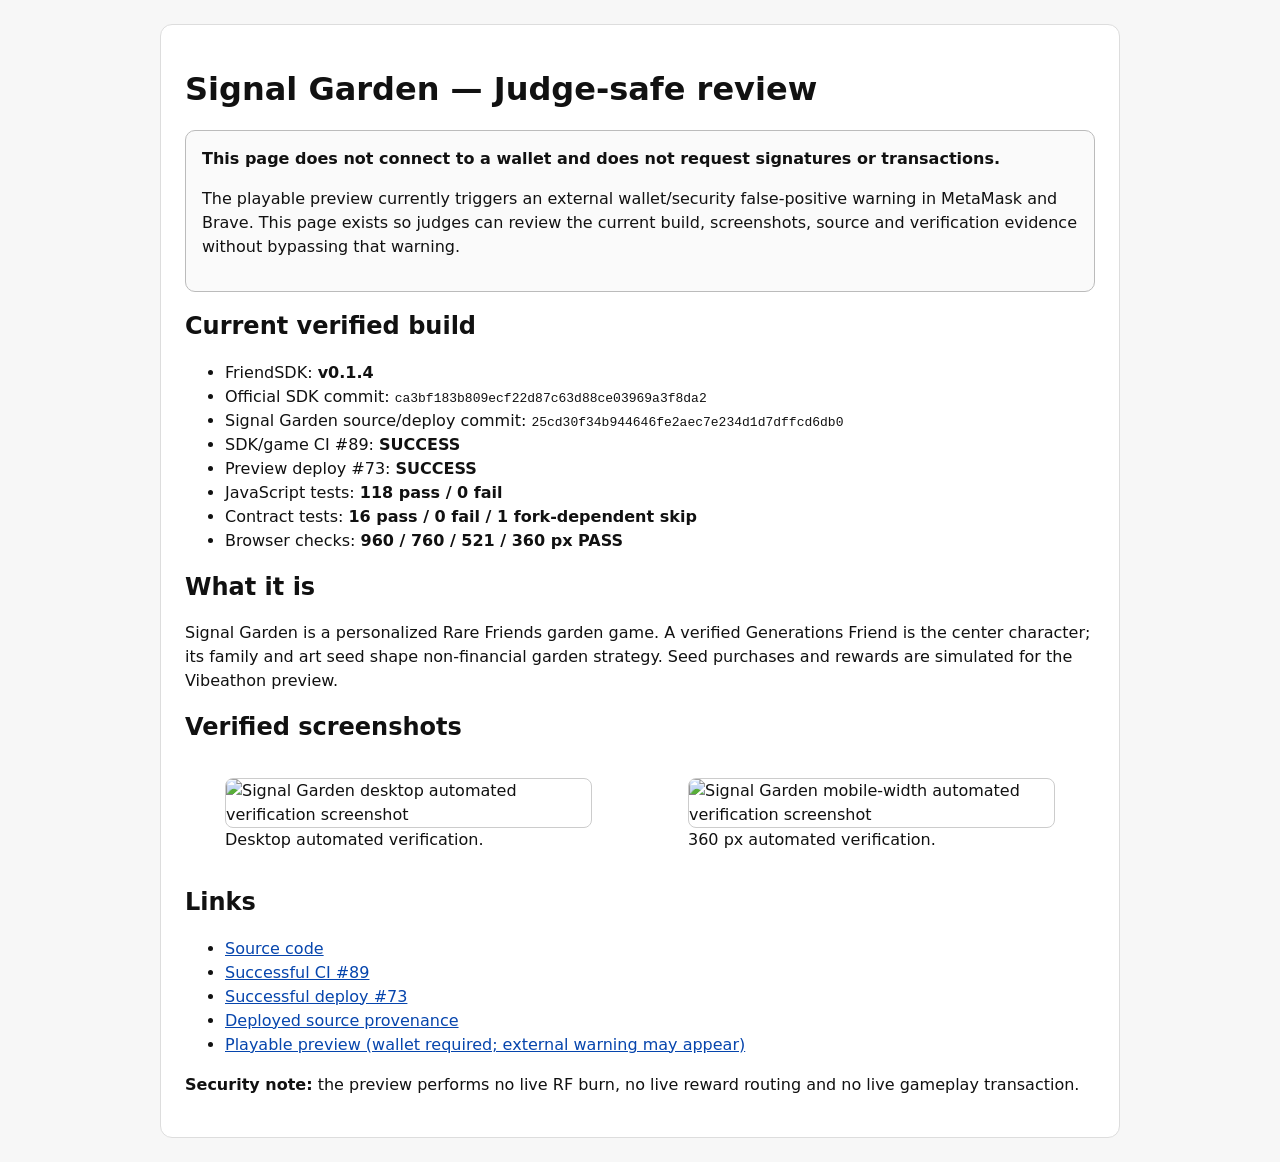
==== games/signal-garden/judge.html @ b7d837a1 "Add wallet-free judge review page" ====
<!doctype html>
<html lang="en">
<head>
<meta charset="utf-8">
<meta name="viewport" content="width=device-width,initial-scale=1">
<title>Signal Garden — Judge Review</title>
<style>
body{font-family:system-ui,-apple-system,BlinkMacSystemFont,"Segoe UI",sans-serif;max-width:960px;margin:0 auto;padding:24px;line-height:1.5;background:#f7f7f7;color:#111}
main{background:white;padding:24px;border:1px solid #ddd;border-radius:12px}
h1,h2{line-height:1.2}
.notice{padding:16px;border:1px solid #bbb;border-radius:10px;background:#fafafa}
.grid{display:grid;grid-template-columns:1fr 1fr;gap:16px}
img{width:100%;height:auto;border:1px solid #ccc;border-radius:8px}
code{word-break:break-all}
a{color:#0645ad}
@media(max-width:700px){.grid{grid-template-columns:1fr}}
</style>
</head>
<body>
<main>
<h1>Signal Garden — Judge-safe review</h1>
<div class="notice">
<strong>This page does not connect to a wallet and does not request signatures or transactions.</strong>
<p>The playable preview currently triggers an external wallet/security false-positive warning in MetaMask and Brave. This page exists so judges can review the current build, screenshots, source and verification evidence without bypassing that warning.</p>
</div>

<h2>Current verified build</h2>
<ul>
<li>FriendSDK: <strong>v0.1.4</strong></li>
<li>Official SDK commit: <code>ca3bf183b809ecf22d87c63d88ce03969a3f8da2</code></li>
<li>Signal Garden source/deploy commit: <code>25cd30f34b944646fe2aec7e234d1d7dffcd6db0</code></li>
<li>SDK/game CI #89: <strong>SUCCESS</strong></li>
<li>Preview deploy #73: <strong>SUCCESS</strong></li>
<li>JavaScript tests: <strong>118 pass / 0 fail</strong></li>
<li>Contract tests: <strong>16 pass / 0 fail / 1 fork-dependent skip</strong></li>
<li>Browser checks: <strong>960 / 760 / 521 / 360 px PASS</strong></li>
</ul>

<h2>What it is</h2>
<p>Signal Garden is a personalized Rare Friends garden game. A verified Generations Friend is the center character; its family and art seed shape non-financial garden strategy. Seed purchases and rewards are simulated for the Vibeathon preview.</p>

<h2>Verified screenshots</h2>
<div class="grid">
<figure><img src="signal-garden-960.png" alt="Signal Garden desktop automated verification screenshot"><figcaption>Desktop automated verification.</figcaption></figure>
<figure><img src="signal-garden-360.png" alt="Signal Garden mobile-width automated verification screenshot"><figcaption>360 px automated verification.</figcaption></figure>
</div>

<h2>Links</h2>
<ul>
<li><a href="https://github.com/raindogkitetu/friendsdk/tree/main/games/signal-garden">Source code</a></li>
<li><a href="https://github.com/raindogkitetu/friendsdk/actions/runs/36725861145">Successful CI #89</a></li>
<li><a href="https://github.com/raindogkitetu/friendsdk/actions/runs/36725861467">Successful deploy #73</a></li>
<li><a href="SOURCE_COMMIT.txt">Deployed source provenance</a></li>
<li><a href="./">Playable preview (wallet required; external warning may appear)</a></li>
</ul>

<p><strong>Security note:</strong> the preview performs no live RF burn, no live reward routing and no live gameplay transaction.</p>
</main>
</body>
</html>
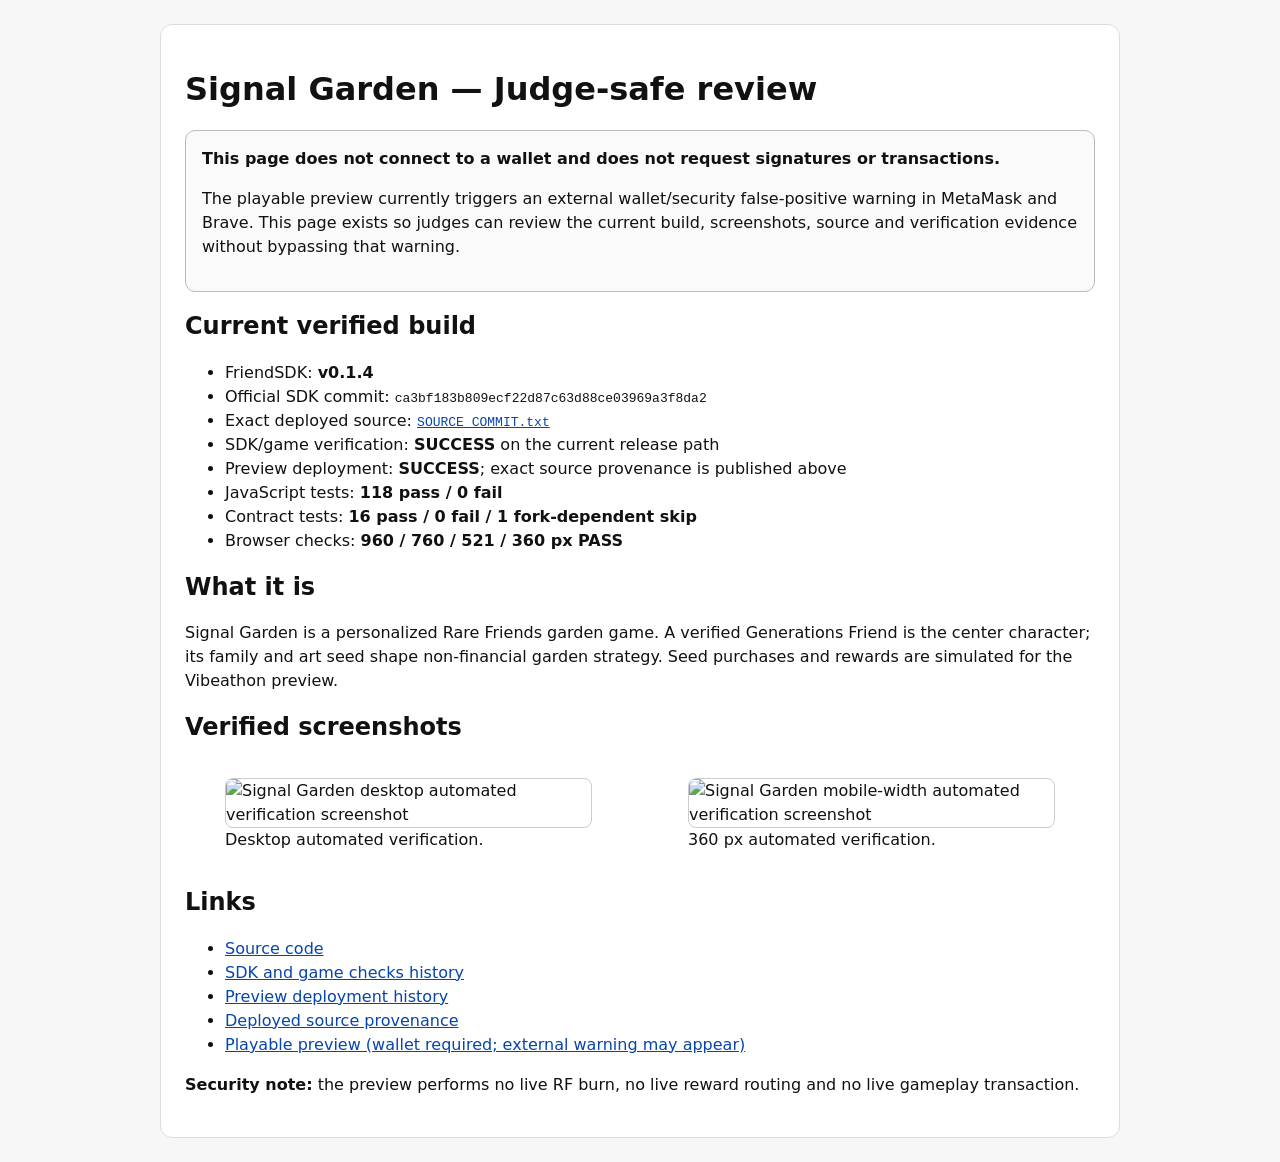
==== commit c9ed13e2: "Make judge provenance links durable" ====
--- a/games/signal-garden/judge.html
+++ b/games/signal-garden/judge.html
@@ -28,9 +28,9 @@
 <ul>
 <li>FriendSDK: <strong>v0.1.4</strong></li>
 <li>Official SDK commit: <code>ca3bf183b809ecf22d87c63d88ce03969a3f8da2</code></li>
-<li>Signal Garden source/deploy commit: <code>25cd30f34b944646fe2aec7e234d1d7dffcd6db0</code></li>
-<li>SDK/game CI #89: <strong>SUCCESS</strong></li>
-<li>Preview deploy #73: <strong>SUCCESS</strong></li>
+<li>Exact deployed source: <a href="SOURCE_COMMIT.txt"><code>SOURCE_COMMIT.txt</code></a></li>
+<li>SDK/game verification: <strong>SUCCESS</strong> on the current release path</li>
+<li>Preview deployment: <strong>SUCCESS</strong>; exact source provenance is published above</li>
 <li>JavaScript tests: <strong>118 pass / 0 fail</strong></li>
 <li>Contract tests: <strong>16 pass / 0 fail / 1 fork-dependent skip</strong></li>
 <li>Browser checks: <strong>960 / 760 / 521 / 360 px PASS</strong></li>
@@ -48,8 +48,8 @@
 <h2>Links</h2>
 <ul>
 <li><a href="https://github.com/raindogkitetu/friendsdk/tree/main/games/signal-garden">Source code</a></li>
-<li><a href="https://github.com/raindogkitetu/friendsdk/actions/runs/36725861145">Successful CI #89</a></li>
-<li><a href="https://github.com/raindogkitetu/friendsdk/actions/runs/36725861467">Successful deploy #73</a></li>
+<li><a href="https://github.com/raindogkitetu/friendsdk/actions/workflows/check.yml">SDK and game checks history</a></li>
+<li><a href="https://github.com/raindogkitetu/friendsdk/actions/workflows/deploy-signal-garden.yml">Preview deployment history</a></li>
 <li><a href="SOURCE_COMMIT.txt">Deployed source provenance</a></li>
 <li><a href="./">Playable preview (wallet required; external warning may appear)</a></li>
 </ul>
